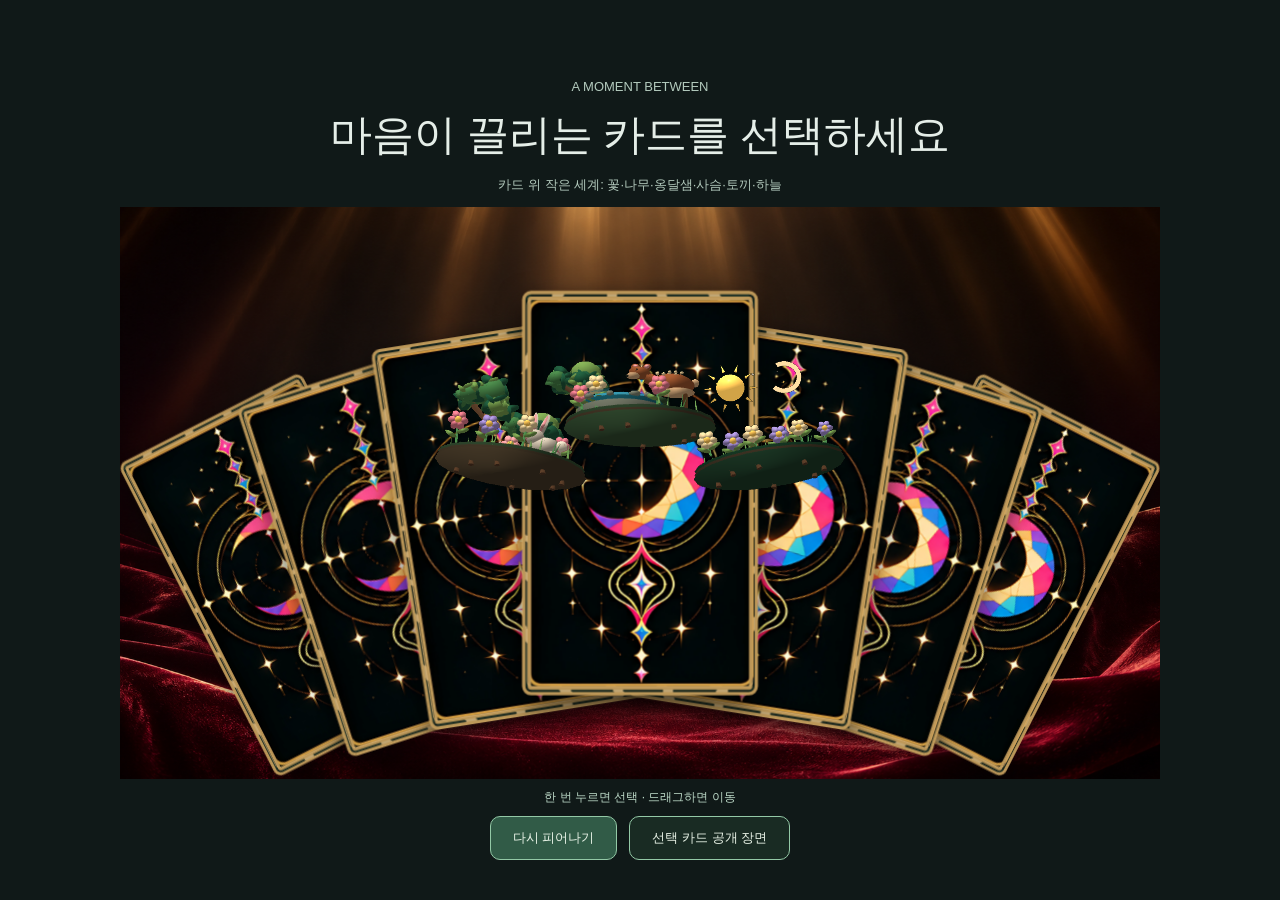
==== preview.html @ 892f15ee "Add files via upload" ====
<!doctype html><html lang="ko"><head><meta charset="utf-8"><meta name="viewport" content="width=device-width,initial-scale=1"><title>카드 위 디오라마 v2 — 자연스러운 움직임 미리보기</title>
<style>
*{box-sizing:border-box}body{margin:0;background:#101918;color:#e5eee8;font-family:Arial,'Noto Sans KR',sans-serif}.tarot-app{min-height:100vh;display:flex;flex-direction:column;max-width:1100px;margin:auto;padding:clamp(15px,3vw,30px)}.intro{text-align:center;margin:clamp(18px,4vh,40px) 0 0}.intro h1{font:normal clamp(23px,4.5vw,42px) Georgia,serif;margin:12px 0}.intro p{color:#b3cabd;font-size:13px}.stage{position:relative;flex:1;min-height:430px;max-height:650px;perspective:1000px;overflow:hidden;isolation:isolate;background:#140d0d url('./assets/stage/velvet-studio-source.png') center/cover no-repeat}.cards{position:absolute;inset:0;transform-style:preserve-3d;z-index:1}.tarot-card{position:absolute;left:50%;top:50%;height:360px;width:210px;padding:0;border:0;transform-style:preserve-3d;cursor:pointer;touch-action:pan-y;background:transparent}.card-inner{display:block;width:100%;height:100%;position:relative;transform-style:preserve-3d}.card-face{position:absolute;inset:0;border-radius:8px;background:#191f1c;overflow:hidden;box-shadow:0 9px 24px #000a}.card-back{background:
url('https://dallazoo.github.io/funfunTAROT/assets/card-backs/back-01.webp') center/cover no-repeat,
radial-gradient(circle at 50% 45%, transparent 0 21%,#b4955e 21.2% 21.9%,transparent 22% 32%,#b4955e 32.3% 33%,transparent 33.2%),
repeating-conic-gradient(from 22deg at 50% 50%,#c1a776 0 3deg,transparent 3deg 15deg),
linear-gradient(147deg,#152820,#091412 60%,#1b3027);border:8px double #bd9859;}
.card-inner:after{content:'';position:absolute;inset:2%;border:1px solid #d4ad70a0;border-radius:6px;pointer-events:none}.tarot-card.is-picked .card-back{box-shadow:inset 0 0 0 2px #e9bd61,0 0 12px rgba(247,199,100,.8),0 0 23px rgba(207,147,47,.4)!important}.controls{text-align:center;padding:10px}.controls .actions{display:flex;justify-content:center;gap:12px;margin-top:10px}.primary,.secondary{background:#315b47;color:#eaf4e8;border:1px solid #93c9a6;border-radius:10px;padding:12px 22px;cursor:pointer}.secondary{background:#192b23}.status{font-size:12px;color:#bddac8;text-align:center}.stage.is-dragging{cursor:grabbing}@media(max-width:600px){.stage{min-height:380px;max-height:500px}.tarot-card{width:146px;height:250px}.intro h1{font-size:26px}}#stage .cardworld-canvas{position:absolute;inset:0;width:100%;height:100%;z-index:9;pointer-events:none;opacity:0;transition:opacity .6s}#stage .cardworld-canvas.is-active{opacity:1}
</style></head><body>
<main class="tarot-app" id="tarotApp"><section class="intro"><p>A MOMENT BETWEEN</p><h1>마음이 끌리는 카드를 선택하세요</h1><p>카드 위 작은 세계: 꽃·나무·옹달샘·사슴·토끼·하늘</p></section>
<section class="stage selection-stage" id="stage" aria-label="타로 카드 애니메이션"><div class="cards" id="cards"></div></section><section class="controls"><div class="status" id="state">한 번 누르면 선택 · 드래그하면 이동</div><div class="actions"><button class="primary" id="replay">다시 피어나기</button><button class="secondary" id="reveal">선택 카드 공개 장면</button></div></section></main>
<script>
let index=10,selected=null;const host=document.querySelector('#cards'),stage=document.querySelector('#stage');const cards=[];
for(let i=0;i<22;i++){const el=document.createElement('button');el.className='tarot-card';el.type='button';el.innerHTML='<span class="card-inner"><span class="card-face card-back"></span></span>';el.setAttribute('aria-label',(i+1)+'번 카드');el.addEventListener('click',()=>{if(document.querySelector('#stage').classList.contains('selection-stage')){selected=i;layout();}});host.append(el);cards.push(el);}
let sx=null;
stage.addEventListener('pointerdown',e=>{sx=e.clientX;});stage.addEventListener('pointerup',e=>{if(sx===null)return;const dx=e.clientX-sx;sx=null;if(Math.abs(dx)>32){index=(index+(dx<0?1:-1)+cards.length)%cards.length;selected=null;layout();}});
function layout(){const mobile=matchMedia('(max-width:600px)').matches;cards.forEach((el,i)=>{let off=((i-index+cards.length)%cards.length);if(off>cards.length/2)off-=cards.length;const on=Math.abs(off)<=3;el.hidden=!on;el.classList.toggle('selectable',on);el.classList.toggle('is-center',off===0);el.classList.toggle('is-picked',selected===i);if(!on)return;const gap=mobile?52:120,x=off*gap,y=Math.abs(off)*(mobile?22:28),rz=off*9,z=110-Math.abs(off)*45;el.style.transform=`translate(-50%,-50%) translate3d(${x}px,${y}px,${z}px) rotateZ(${rz}deg)`;el.style.zIndex=String(100-Math.abs(off)*9);});}
layout();window.addEventListener('resize',layout);
document.querySelector('#replay').onclick=()=>{stage.classList.remove('selection-stage');setTimeout(()=>{stage.classList.add('selection-stage');layout()},150)};
document.querySelector('#reveal').onclick=()=>{stage.classList.remove('selection-stage');document.querySelector('#state').textContent='디오라마가 사라진 뒤 기존 카드 공개 기능에 제어권을 넘깁니다.';setTimeout(()=>{stage.classList.add('selection-stage');layout()},2200)};
</script><script src="./js/effects/popup-diorama.js"></script></body></html>
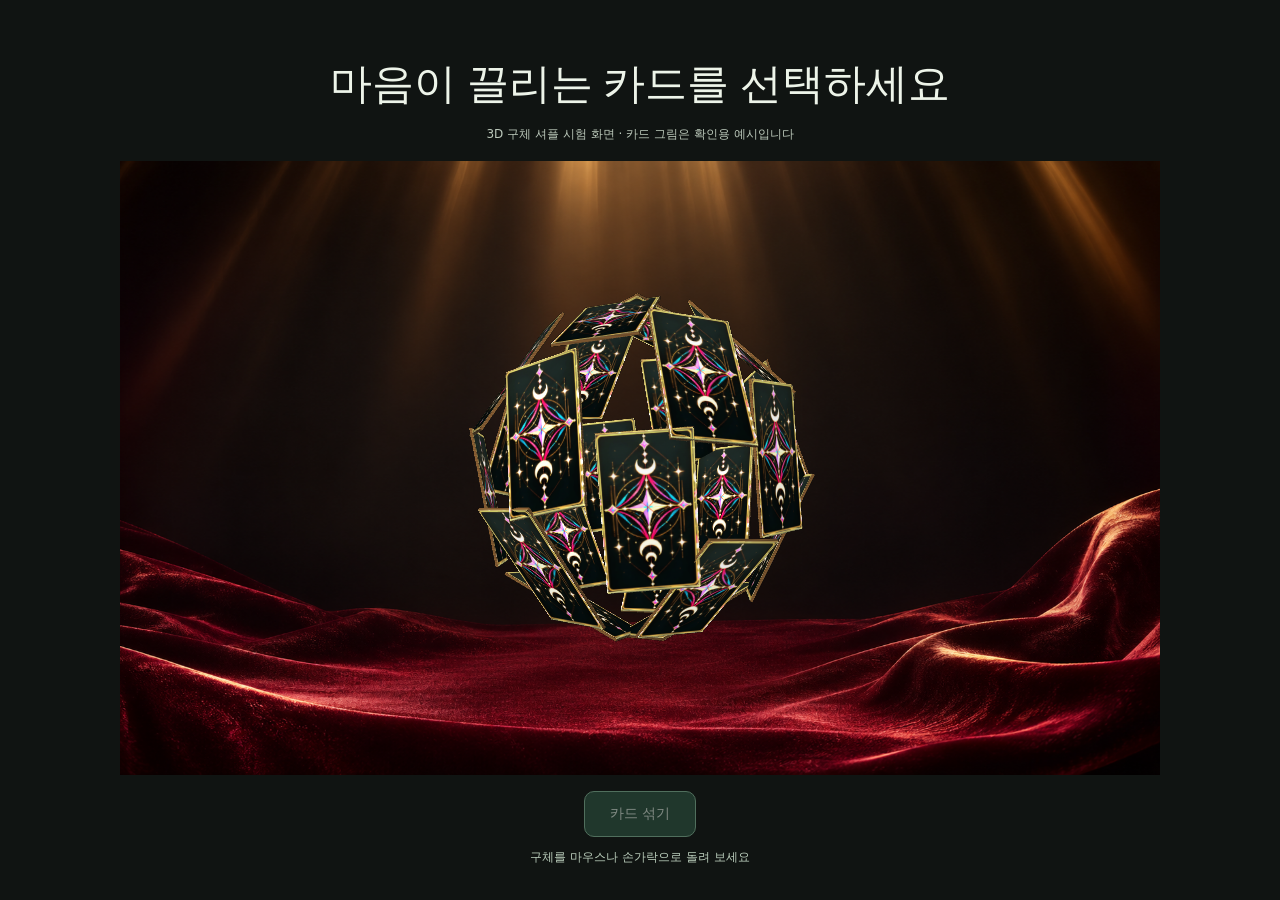
==== commit b13c98d6: "Add files via upload" ====
--- a/preview.html
+++ b/preview.html
@@ -1,21 +1,246 @@
-<!doctype html><html lang="ko"><head><meta charset="utf-8"><meta name="viewport" content="width=device-width,initial-scale=1"><title>카드 위 디오라마 v2 — 자연스러운 움직임 미리보기</title>
-<style>
-*{box-sizing:border-box}body{margin:0;background:#101918;color:#e5eee8;font-family:Arial,'Noto Sans KR',sans-serif}.tarot-app{min-height:100vh;display:flex;flex-direction:column;max-width:1100px;margin:auto;padding:clamp(15px,3vw,30px)}.intro{text-align:center;margin:clamp(18px,4vh,40px) 0 0}.intro h1{font:normal clamp(23px,4.5vw,42px) Georgia,serif;margin:12px 0}.intro p{color:#b3cabd;font-size:13px}.stage{position:relative;flex:1;min-height:430px;max-height:650px;perspective:1000px;overflow:hidden;isolation:isolate;background:#140d0d url('./assets/stage/velvet-studio-source.png') center/cover no-repeat}.cards{position:absolute;inset:0;transform-style:preserve-3d;z-index:1}.tarot-card{position:absolute;left:50%;top:50%;height:360px;width:210px;padding:0;border:0;transform-style:preserve-3d;cursor:pointer;touch-action:pan-y;background:transparent}.card-inner{display:block;width:100%;height:100%;position:relative;transform-style:preserve-3d}.card-face{position:absolute;inset:0;border-radius:8px;background:#191f1c;overflow:hidden;box-shadow:0 9px 24px #000a}.card-back{background:
-url('https://dallazoo.github.io/funfunTAROT/assets/card-backs/back-01.webp') center/cover no-repeat,
-radial-gradient(circle at 50% 45%, transparent 0 21%,#b4955e 21.2% 21.9%,transparent 22% 32%,#b4955e 32.3% 33%,transparent 33.2%),
-repeating-conic-gradient(from 22deg at 50% 50%,#c1a776 0 3deg,transparent 3deg 15deg),
-linear-gradient(147deg,#152820,#091412 60%,#1b3027);border:8px double #bd9859;}
-.card-inner:after{content:'';position:absolute;inset:2%;border:1px solid #d4ad70a0;border-radius:6px;pointer-events:none}.tarot-card.is-picked .card-back{box-shadow:inset 0 0 0 2px #e9bd61,0 0 12px rgba(247,199,100,.8),0 0 23px rgba(207,147,47,.4)!important}.controls{text-align:center;padding:10px}.controls .actions{display:flex;justify-content:center;gap:12px;margin-top:10px}.primary,.secondary{background:#315b47;color:#eaf4e8;border:1px solid #93c9a6;border-radius:10px;padding:12px 22px;cursor:pointer}.secondary{background:#192b23}.status{font-size:12px;color:#bddac8;text-align:center}.stage.is-dragging{cursor:grabbing}@media(max-width:600px){.stage{min-height:380px;max-height:500px}.tarot-card{width:146px;height:250px}.intro h1{font-size:26px}}#stage .cardworld-canvas{position:absolute;inset:0;width:100%;height:100%;z-index:9;pointer-events:none;opacity:0;transition:opacity .6s}#stage .cardworld-canvas.is-active{opacity:1}
-</style></head><body>
-<main class="tarot-app" id="tarotApp"><section class="intro"><p>A MOMENT BETWEEN</p><h1>마음이 끌리는 카드를 선택하세요</h1><p>카드 위 작은 세계: 꽃·나무·옹달샘·사슴·토끼·하늘</p></section>
-<section class="stage selection-stage" id="stage" aria-label="타로 카드 애니메이션"><div class="cards" id="cards"></div></section><section class="controls"><div class="status" id="state">한 번 누르면 선택 · 드래그하면 이동</div><div class="actions"><button class="primary" id="replay">다시 피어나기</button><button class="secondary" id="reveal">선택 카드 공개 장면</button></div></section></main>
-<script>
-let index=10,selected=null;const host=document.querySelector('#cards'),stage=document.querySelector('#stage');const cards=[];
-for(let i=0;i<22;i++){const el=document.createElement('button');el.className='tarot-card';el.type='button';el.innerHTML='<span class="card-inner"><span class="card-face card-back"></span></span>';el.setAttribute('aria-label',(i+1)+'번 카드');el.addEventListener('click',()=>{if(document.querySelector('#stage').classList.contains('selection-stage')){selected=i;layout();}});host.append(el);cards.push(el);}
-let sx=null;
-stage.addEventListener('pointerdown',e=>{sx=e.clientX;});stage.addEventListener('pointerup',e=>{if(sx===null)return;const dx=e.clientX-sx;sx=null;if(Math.abs(dx)>32){index=(index+(dx<0?1:-1)+cards.length)%cards.length;selected=null;layout();}});
-function layout(){const mobile=matchMedia('(max-width:600px)').matches;cards.forEach((el,i)=>{let off=((i-index+cards.length)%cards.length);if(off>cards.length/2)off-=cards.length;const on=Math.abs(off)<=3;el.hidden=!on;el.classList.toggle('selectable',on);el.classList.toggle('is-center',off===0);el.classList.toggle('is-picked',selected===i);if(!on)return;const gap=mobile?52:120,x=off*gap,y=Math.abs(off)*(mobile?22:28),rz=off*9,z=110-Math.abs(off)*45;el.style.transform=`translate(-50%,-50%) translate3d(${x}px,${y}px,${z}px) rotateZ(${rz}deg)`;el.style.zIndex=String(100-Math.abs(off)*9);});}
-layout();window.addEventListener('resize',layout);
-document.querySelector('#replay').onclick=()=>{stage.classList.remove('selection-stage');setTimeout(()=>{stage.classList.add('selection-stage');layout()},150)};
-document.querySelector('#reveal').onclick=()=>{stage.classList.remove('selection-stage');document.querySelector('#state').textContent='디오라마가 사라진 뒤 기존 카드 공개 기능에 제어권을 넘깁니다.';setTimeout(()=>{stage.classList.add('selection-stage');layout()},2200)};
-</script><script src="./js/effects/popup-diorama.js"></script></body></html>
+<!doctype html>
+<html lang="ko"><head><meta charset="UTF-8"><meta name="viewport" content="width=device-width,initial-scale=1">
+<title>Tarot Sphere — 3D 셔플 동작 시안</title><style>
+*{box-sizing:border-box}html,body{margin:0;min-height:100%;background:#101412;color:#edf4e9;font-family:system-ui,sans-serif}
+#app{max-width:1100px;min-height:100dvh;padding:clamp(15px,3vw,30px);margin:auto;display:flex;flex-direction:column}
+h1{font-size:clamp(23px,4.5vw,42px);font-weight:400;text-align:center;font-family:Georgia,'Noto Serif KR',serif;margin:26px 0 14px}
+#note{text-align:center;font-size:12px;color:#bbc8ba;margin:0 0 18px}
+#stage.stage{position:relative;flex:1;min-height:460px;max-height:650px;isolation:isolate;overflow:hidden;background:#140d0d url('[data-uri]